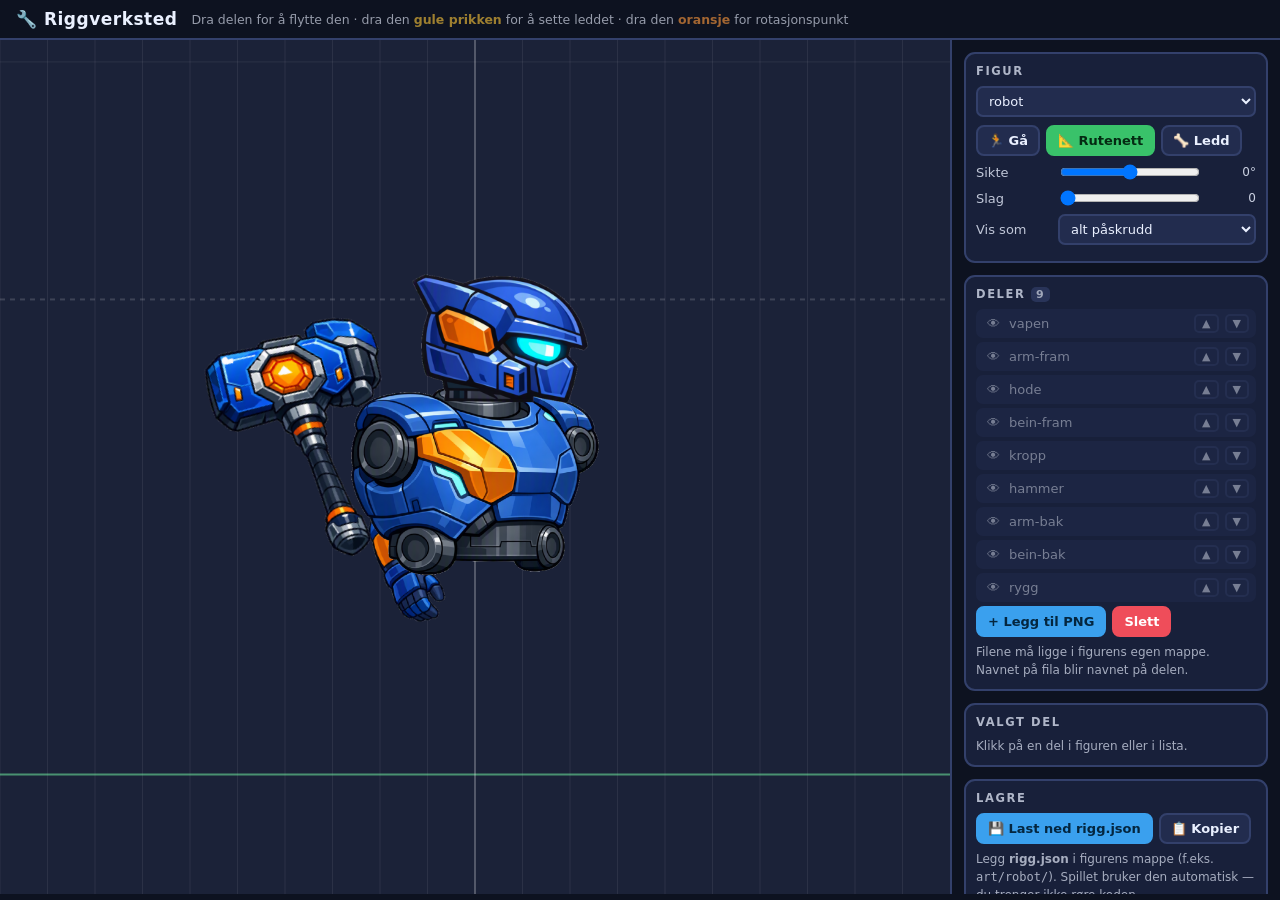
==== verktoy/rigger.html @ 95650a38 "Ta i bruk egne figurer, og et riggverksted for aa sette dem sammen Bildene manglet gjennomsiktighet:" ====
<!DOCTYPE html>
<html lang="nb">
<head>
<meta charset="utf-8">
<meta name="viewport" content="width=device-width, initial-scale=1">
<title>Riggverksted - Robot mot Monstre</title>
<style>
  :root{ --ink:#0d1220; --panel:#18203a; --panel2:#222c4e; --line:#33406b;
         --paper:#eaf0ff; --green:#39c26a; --red:#ef4d5a; --yellow:#f7c33a; --blue:#3aa0ee; }
  *{box-sizing:border-box}
  body{margin:0;background:var(--ink);color:var(--paper);
       font-family:"Verdana","Segoe UI",system-ui,sans-serif;font-size:14px;overflow:hidden}
  header{padding:9px 16px;border-bottom:2px solid var(--line);display:flex;
         align-items:center;gap:14px;flex-wrap:wrap}
  h1{font-size:17px;margin:0;letter-spacing:.5px}
  header .hint{opacity:.62;font-size:12.5px}
  .wrap{display:flex;height:calc(100vh - 46px)}
  .stage{flex:1;position:relative;background:#1b2238;min-width:0}
  canvas{display:block;width:100%;height:100%;cursor:crosshair}
  .side{width:330px;flex:0 0 330px;border-left:2px solid var(--line);
        overflow-y:auto;padding:12px;display:flex;flex-direction:column;gap:12px}
  .card{background:var(--panel);border:2px solid var(--line);border-radius:11px;padding:10px}
  .card h2{margin:0 0 8px;font-size:11.5px;letter-spacing:1.6px;opacity:.72;text-transform:uppercase}
  select,input[type=text],input[type=number]{background:var(--panel2);color:var(--paper);
    border:2px solid var(--line);border-radius:7px;padding:5px 7px;font-family:inherit;font-size:13px;width:100%}
  label{display:flex;align-items:center;gap:8px;margin:6px 0;font-size:13px}
  label span:first-child{flex:0 0 74px;opacity:.8}
  input[type=range]{flex:1;min-width:0}
  .val{flex:0 0 46px;text-align:right;font-variant-numeric:tabular-nums;opacity:.85;font-size:12px}
  button{font-family:inherit;font-weight:bold;font-size:13px;cursor:pointer;
    background:var(--panel2);color:var(--paper);border:2px solid var(--line);
    border-radius:8px;padding:6px 10px}
  button:hover{border-color:#4e5f96}
  button.on{background:var(--green);border-color:var(--green);color:#042a12}
  button.prim{background:var(--blue);border-color:var(--blue);color:#04263f}
  button.warn{background:var(--red);border-color:var(--red);color:#fff}
  .row{display:flex;gap:6px;flex-wrap:wrap}
  .parts{list-style:none;margin:0;padding:0}
  .parts li{display:flex;align-items:center;gap:6px;padding:5px 7px;border-radius:7px;
            background:var(--panel2);margin-bottom:4px;cursor:pointer;font-size:13px}
  .parts li.sel{outline:2px solid var(--yellow)}
  .parts li.miss{opacity:.45}
  .parts li b{flex:1;overflow:hidden;text-overflow:ellipsis;white-space:nowrap;font-weight:normal}
  .parts li .zbtn{padding:1px 6px;font-size:11px;border-radius:5px}
  .eye{width:20px;text-align:center}
  .tip{font-size:12px;line-height:1.5;opacity:.68;margin:6px 0 0}
  .badge{font-size:11px;background:var(--line);border-radius:5px;padding:1px 5px;opacity:.9}
  #drop{position:absolute;inset:0;background:rgba(58,160,238,.25);
        border:4px dashed var(--blue);display:none;align-items:center;justify-content:center;
        font-size:22px;font-weight:bold;pointer-events:none}
  #drop.on{display:flex}
</style>
</head>
<body>
<header>
  <h1>🔧 Riggverksted</h1>
  <span class="hint">Dra delen for å flytte den · dra den <b style="color:#f7c33a">gule prikken</b> for å sette leddet · dra den <b style="color:#ff9a3d">oransje</b> for rotasjonspunkt</span>
</header>

<div class="wrap">
  <div class="stage">
    <canvas id="c"></canvas>
    <div id="drop">Slipp PNG-filer her</div>
  </div>

  <div class="side">
    <div class="card">
      <h2>Figur</h2>
      <select id="fig"></select>
      <div class="row" style="margin-top:8px">
        <button id="bWalk">🏃 Gå</button>
        <button id="bGrid" class="on">📐 Rutenett</button>
        <button id="bBone">🦴 Ledd</button>
      </div>
      <label><span>Sikte</span><input id="aim" type="range" min="-90" max="90" value="0"><span class="val" id="aimV">0°</span></label>
      <label><span>Slag</span><input id="smash" type="range" min="0" max="100" value="0"><span class="val" id="smashV">0</span></label>
      <label><span>Vis som</span><select id="vari"></select></label>
    </div>

    <div class="card">
      <h2>Deler <span class="badge" id="cnt">0</span></h2>
      <ul class="parts" id="list"></ul>
      <div class="row">
        <button id="bAdd" class="prim">+ Legg til PNG</button>
        <button id="bDel" class="warn">Slett</button>
      </div>
      <input id="file" type="file" accept="image/png" multiple hidden>
      <p class="tip">Filene må ligge i figurens egen mappe. Navnet på fila blir navnet på delen.</p>
    </div>

    <div class="card" id="edit">
      <h2>Valgt del</h2>
      <div id="noSel" class="tip">Klikk på en del i figuren eller i lista.</div>
      <div id="ctrls" hidden>
        <label><span>Størrelse</span><input id="pH" type="range" min="2" max="140" value="40"><span class="val" id="pHV">.40</span></label>
        <label><span>Vinkel</span><input id="pRot" type="range" min="-180" max="180" value="0"><span class="val" id="pRotV">0°</span></label>
        <label><span>Speil</span><input id="pFlip" type="checkbox"></label>
        <label><span>Beveger</span><select id="pMove"></select></label>
        <label><span>Krever</span><select id="pReq"></select></label>
        <label><span>Fase</span><input id="pPhase" type="range" min="0" max="360" value="0"><span class="val" id="pPhaseV">0°</span></label>
        <div class="row" style="margin-top:6px">
          <button id="bOm">Sett rotasjonspunkt</button>
          <button id="bOmClr">Nullstill</button>
        </div>
        <p class="tip" id="posInfo"></p>
      </div>
    </div>

    <div class="card">
      <h2>Lagre</h2>
      <div class="row">
        <button id="bSave" class="prim">💾 Last ned rigg.json</button>
        <button id="bCopy">📋 Kopier</button>
      </div>
      <p class="tip">Legg <b>rigg.json</b> i figurens mappe (f.eks. <code>art/robot/</code>).
        Spillet bruker den automatisk — du trenger ikke røre koden.</p>
    </div>
  </div>
</div>

<script type="module">
import { setBase, setBust, tex, placedLayout, paintPart } from '../js/sprites.js';
import { ROBOT_RIG, MONSTER_RIGS } from '../js/rigs.js';
import { UPGRADES } from '../js/content.js';

setBase('../');
setBust(true);

const RIGS = Object.assign({ robot: ROBOT_RIG }, MONSTER_RIGS);
const MOVES = ['ingen', 'gaa', 'sving', 'duv', 'nikk', 'vinge', 'hale', 'sikte', 'slag'];

const c = document.getElementById('c');
const ctx = c.getContext('2d');
const $ = (id) => document.getElementById(id);

const ui = { walk: false, grid: true, bone: false, aim: 0, smash: 0, vari: 'alt' };
let figKey = 'robot';
let rig = null;            // { mappe, plassert, variant, deler:[...] }
let sel = -1;
let t = 0, walkPh = 0;
let drag = null;           // {mode:'move'|'joint'|'om', ...}
let omPick = false;
const blobs = new Map();   // navn -> Image (filer lagt til lokalt)

// ---------------------------------------------------------------
//  Oppsett av menyer
// ---------------------------------------------------------------
Object.keys(RIGS).forEach((k) => {
  const o = document.createElement('option');
  o.value = k; o.textContent = k;
  $('fig').appendChild(o);
});
MOVES.forEach((m) => {
  const o = document.createElement('option'); o.value = m; o.textContent = m;
  $('pMove').appendChild(o);
});
{
  const o = document.createElement('option'); o.value = ''; o.textContent = '(alltid)';
  $('pReq').appendChild(o);
  UPGRADES.forEach((u) => {
    const x = document.createElement('option'); x.value = u.key; x.textContent = u.ico + ' ' + u.name;
    $('pReq').appendChild(x);
  });
  const all = document.createElement('option'); all.value = 'alt'; all.textContent = 'alt påskrudd';
  $('vari').appendChild(all);
  const none = document.createElement('option'); none.value = 'ingen'; none.textContent = 'ingenting kjøpt';
  $('vari').appendChild(none);
}

function variants() {
  const v = {};
  UPGRADES.forEach((u) => (v[u.key] = ui.vari === 'ingen' ? 0 : 3));
  return v;
}

// ---------------------------------------------------------------
//  Laste og lagre rigg
// ---------------------------------------------------------------
async function loadFig(key) {
  figKey = key;
  const base = RIGS[key];
  sel = -1;
  let saved = null;
  try {
    const r = await fetch('../' + base.mappe + '/rigg.json?t=' + Date.now());
    if (r.ok) saved = await r.json();
  } catch (e) { /* ingen lagret rigg */ }

  rig = {
    mappe: base.mappe,
    plassert: true,
    variant: base.variant || {},
    deler: JSON.parse(JSON.stringify((saved && saved.deler) || base.deler || [])),
  };
  // deler fra en gammel felles-lerret-rigg har ikke plassering - gi dem noe
  rig.deler.forEach((p, i) => {
    if (!p.paa) p.paa = [0, -0.5 - i * 0.02];
    if (!p.h) p.h = 0.4;
    if (!p.fest) p.fest = [0.5, 0.5];
    if (p.z == null) p.z = i * 10;
  });
  blobs.clear();
  rebuildList();
}

function serialise() {
  const deler = rig.deler.map((p) => {
    const o = { navn: p.navn, z: p.z, h: +(+p.h).toFixed(3),
      fest: p.fest.map((v) => +(+v).toFixed(3)), paa: p.paa.map((v) => +(+v).toFixed(3)) };
    if (p.beveg && p.beveg !== 'ingen') o.beveg = p.beveg;
    if (p.speil) o.speil = true;
    if (p.vinkel) o.vinkel = +(+p.vinkel).toFixed(3);
    if (p.omkring) o.omkring = p.omkring.map((v) => +(+v).toFixed(3));
    if (p.krever) o.krever = p.krever;
    if (p.fase) o.fase = +(+p.fase).toFixed(3);
    if (p.styrke != null) o.styrke = p.styrke;
    return o;
  });
  return JSON.stringify({ plassert: true, deler }, null, 2);
}

$('bSave').onclick = () => {
  const blob = new Blob([serialise()], { type: 'application/json' });
  const a = document.createElement('a');
  a.href = URL.createObjectURL(blob);
  a.download = 'rigg.json';
  a.click();
  setTimeout(() => URL.revokeObjectURL(a.href), 4000);
};
$('bCopy').onclick = async () => {
  try { await navigator.clipboard.writeText(serialise()); $('bCopy').textContent = '✓ Kopiert'; }
  catch (e) { $('bCopy').textContent = 'Kunne ikke kopiere'; }
  setTimeout(() => ($('bCopy').textContent = '📋 Kopier'), 1500);
};

// ---------------------------------------------------------------
//  Deleliste
// ---------------------------------------------------------------
function rebuildList() {
  const ul = $('list');
  ul.innerHTML = '';
  const order = rig.deler.map((p, i) => i).sort((a, b) => (rig.deler[b].z || 0) - (rig.deler[a].z || 0));
  order.forEach((i) => {
    const p = rig.deler[i];
    const li = document.createElement('li');
    if (i === sel) li.className = 'sel';
    const has = !!(blobs.get(p.navn) || tex(rig.mappe + '/' + p.navn + '.png'));
    if (!has) li.classList.add('miss');
    li.innerHTML = '<span class="eye">' + (p.av ? '🚫' : '👁') + '</span><b>' + p.navn + '</b>' +
      '<button class="zbtn" data-up="' + i + '">▲</button><button class="zbtn" data-dn="' + i + '">▼</button>';
    li.onclick = (e) => {
      if (e.target.dataset.up != null) { bump(+e.target.dataset.up, 1); return; }
      if (e.target.dataset.dn != null) { bump(+e.target.dataset.dn, -1); return; }
      if (e.target.classList.contains('eye')) { p.av = !p.av; rebuildList(); return; }
      select(i);
    };
    ul.appendChild(li);
  });
  $('cnt').textContent = rig.deler.length;
  syncCtrls();
}

function bump(i, dir) {
  const zs = rig.deler.map((p) => p.z || 0).sort((a, b) => a - b);
  const cur = rig.deler[i].z || 0;
  const next = dir > 0 ? zs.find((z) => z > cur) : [...zs].reverse().find((z) => z < cur);
  if (next == null) { rig.deler[i].z = cur + dir * 10; } else {
    const other = rig.deler.find((p) => (p.z || 0) === next);
    rig.deler[i].z = next; if (other) other.z = cur;
  }
  rebuildList();
}

function select(i) { sel = i; rebuildList(); }

// ---------------------------------------------------------------
//  Kontroller for valgt del
// ---------------------------------------------------------------
function syncCtrls() {
  const p = rig.deler[sel];
  $('ctrls').hidden = !p;
  $('noSel').hidden = !!p;
  if (!p) return;
  $('pH').value = Math.round((p.h || 0.4) * 100);
  $('pHV').textContent = (+p.h).toFixed(2);
  $('pRot').value = Math.round((p.vinkel || 0) * 180 / Math.PI);
  $('pRotV').textContent = $('pRot').value + '°';
  $('pFlip').checked = !!p.speil;
  $('pMove').value = p.beveg || 'ingen';
  $('pReq').value = p.krever || '';
  $('pPhase').value = Math.round(((p.fase || 0) * 180 / Math.PI + 360) % 360);
  $('pPhaseV').textContent = $('pPhase').value + '°';
  $('posInfo').textContent =
    'ledd i bildet ' + p.fest.map((v) => v.toFixed(2)).join(', ') +
    '  ·  festet på ' + p.paa.map((v) => v.toFixed(2)).join(', ') +
    (p.omkring ? '  ·  roterer om ' + p.omkring.map((v) => v.toFixed(2)).join(', ') : '');
}

$('pH').oninput = (e) => { rig.deler[sel].h = +e.target.value / 100; $('pHV').textContent = (+e.target.value / 100).toFixed(2); };
$('pRot').oninput = (e) => { rig.deler[sel].vinkel = +e.target.value * Math.PI / 180; $('pRotV').textContent = e.target.value + '°'; };
$('pFlip').onchange = (e) => { rig.deler[sel].speil = e.target.checked; };
$('pMove').onchange = (e) => { rig.deler[sel].beveg = e.target.value; };
$('pReq').onchange = (e) => { rig.deler[sel].krever = e.target.value || undefined; };
$('pPhase').oninput = (e) => { rig.deler[sel].fase = +e.target.value * Math.PI / 180; $('pPhaseV').textContent = e.target.value + '°'; };
$('bOm').onclick = () => { omPick = true; $('bOm').classList.add('on'); };
$('bOmClr').onclick = () => { if (rig.deler[sel]) rig.deler[sel].omkring = undefined; syncCtrls(); };
$('bDel').onclick = () => { if (sel >= 0) { rig.deler.splice(sel, 1); sel = -1; rebuildList(); } };

const toggle = (id, key) => { $(id).onclick = () => { ui[key] = !ui[key]; $(id).classList.toggle('on', ui[key]); }; };
toggle('bWalk', 'walk'); toggle('bGrid', 'grid'); toggle('bBone', 'bone');
$('aim').oninput = (e) => { ui.aim = +e.target.value * Math.PI / 180; $('aimV').textContent = e.target.value + '°'; };
$('smash').oninput = (e) => { ui.smash = +e.target.value / 100; $('smashV').textContent = e.target.value; };
$('vari').onchange = (e) => { ui.vari = e.target.value; };
$('fig').onchange = (e) => loadFig(e.target.value);

// ---------------------------------------------------------------
//  Legge til PNG
// ---------------------------------------------------------------
$('bAdd').onclick = () => $('file').click();
$('file').onchange = (e) => addFiles(e.target.files);

const stage = document.querySelector('.stage');
['dragenter', 'dragover'].forEach((ev) => stage.addEventListener(ev, (e) => {
  e.preventDefault(); $('drop').classList.add('on');
}));
['dragleave', 'drop'].forEach((ev) => stage.addEventListener(ev, (e) => {
  e.preventDefault(); $('drop').classList.remove('on');
}));
stage.addEventListener('drop', (e) => addFiles(e.dataTransfer.files));

function addFiles(files) {
  [...files].forEach((f) => {
    const navn = f.name.replace(/\.png$/i, '');
    const img = new Image();
    img.onload = () => {
      blobs.set(navn, img);
      if (!rig.deler.some((p) => p.navn === navn)) {
        const maxZ = Math.max(0, ...rig.deler.map((p) => p.z || 0));
        rig.deler.push({ navn, z: maxZ + 10, h: 0.35, fest: [0.5, 0.5], paa: [0, -0.5], beveg: 'ingen' });
      }
      sel = rig.deler.findIndex((p) => p.navn === navn);
      rebuildList();
    };
    img.src = URL.createObjectURL(f);
  });
}

// ---------------------------------------------------------------
//  Tegning
// ---------------------------------------------------------------
function state() {
  return {
    x: 0, y: 0, h: view.H, facing: 1, walk: walkPh, move: ui.walk ? 1 : 0,
    t, seed: 1, aim: ui.aim, recoil: 0, smash: ui.smash, variants: variants(),
  };
}

const view = { H: 420, ox: 0, oy: 0 };

function layout() {
  // gi delene bildene som er lagt inn lokalt
  rig.deler.forEach((p) => { p.bilde = blobs.get(p.navn) || undefined; });
  return placedLayout(rig, state());
}

function draw() {
  const dpr = Math.min(devicePixelRatio || 1, 2);
  const w = c.clientWidth, h = c.clientHeight;
  if (c.width !== Math.round(w * dpr)) { c.width = Math.round(w * dpr); c.height = Math.round(h * dpr); }
  ctx.setTransform(dpr, 0, 0, dpr, 0, 0);
  ctx.clearRect(0, 0, w, h);

  view.H = Math.min(h * 0.72, w * 0.5);
  view.ox = w / 2;
  view.oy = h * 0.86;

  // bakgrunn
  ctx.fillStyle = '#1b2238'; ctx.fillRect(0, 0, w, h);
  if (ui.grid) {
    ctx.strokeStyle = 'rgba(255,255,255,.07)'; ctx.lineWidth = 1;
    const step = view.H / 10;
    for (let x = view.ox % step; x < w; x += step) { ctx.beginPath(); ctx.moveTo(x, 0); ctx.lineTo(x, h); ctx.stroke(); }
    for (let y = view.oy % step; y > 0; y -= step) { ctx.beginPath(); ctx.moveTo(0, y); ctx.lineTo(w, y); ctx.stroke(); }
  }
  // bakke og midtlinje
  ctx.strokeStyle = 'rgba(120,255,170,.5)'; ctx.lineWidth = 2;
  ctx.beginPath(); ctx.moveTo(0, view.oy); ctx.lineTo(w, view.oy); ctx.stroke();
  ctx.strokeStyle = 'rgba(255,255,255,.22)';
  ctx.beginPath(); ctx.moveTo(view.ox, 0); ctx.lineTo(view.ox, h); ctx.stroke();
  // hoydemerke
  ctx.strokeStyle = 'rgba(255,255,255,.15)'; ctx.setLineDash([5, 5]);
  ctx.beginPath(); ctx.moveTo(0, view.oy - view.H); ctx.lineTo(w, view.oy - view.H); ctx.stroke();
  ctx.setLineDash([]);

  const L = layout();
  ctx.save();
  ctx.translate(view.ox, view.oy);
  for (const item of L) paintPart(ctx, item);
  ctx.restore();

  // handtak
  ctx.save();
  ctx.translate(view.ox, view.oy);
  L.forEach((item) => {
    const i = rig.deler.indexOf(item.p);
    const on = i === sel;
    if (ui.bone || on) {
      ctx.beginPath(); ctx.arc(item.ax, item.ay, on ? 9 : 5, 0, Math.PI * 2);
      ctx.fillStyle = on ? '#f7c33a' : 'rgba(247,195,58,.5)';
      ctx.fill();
      ctx.lineWidth = 2; ctx.strokeStyle = '#141a2e'; ctx.stroke();
    }
    if (on) {
      // ramme rundt valgt del
      ctx.save();
      ctx.translate(item.dx, item.dy);
      if (item.rot) { ctx.translate(item.rx, item.ry); ctx.rotate(item.rot); ctx.translate(-item.rx, -item.ry); }
      ctx.translate(item.ax, item.ay);
      if (item.p.speil) ctx.scale(-1, 1);
      ctx.strokeStyle = 'rgba(247,195,58,.85)'; ctx.lineWidth = 2; ctx.setLineDash([6, 4]);
      ctx.strokeRect(-item.jx * item.pw, -item.jy * item.ph, item.pw, item.ph);
      ctx.setLineDash([]);
      ctx.restore();
      if (item.p.omkring) {
        ctx.beginPath(); ctx.arc(item.rx, item.ry, 8, 0, Math.PI * 2);
        ctx.fillStyle = '#ff9a3d'; ctx.fill();
        ctx.lineWidth = 2; ctx.strokeStyle = '#141a2e'; ctx.stroke();
      }
    }
  });
  ctx.restore();

  if (omPick) {
    ctx.fillStyle = '#ff9a3d'; ctx.font = 'bold 15px Verdana'; ctx.textAlign = 'center';
    ctx.fillText('Klikk der delen skal rotere om', w / 2, 30);
  }
}

// ---------------------------------------------------------------
//  Mus
// ---------------------------------------------------------------
const toFig = (e) => {
  const r = c.getBoundingClientRect();
  return { x: (e.clientX - r.left - view.ox) / view.H, y: (e.clientY - r.top - view.oy) / view.H };
};

c.addEventListener('pointerdown', (e) => {
  const f = toFig(e);
  const L = layout();
  if (omPick && sel >= 0) {
    rig.deler[sel].omkring = [f.x, f.y];
    omPick = false; $('bOm').classList.remove('on'); syncCtrls();
    return;
  }
  // handtak foerst
  const cur = L.find((it) => rig.deler.indexOf(it.p) === sel);
  if (cur) {
    const d = Math.hypot(f.x * view.H - cur.ax, f.y * view.H - cur.ay);
    if (d < 13) { drag = { mode: 'joint', i: sel }; c.setPointerCapture(e.pointerId); return; }
    if (cur.p.omkring) {
      const d2 = Math.hypot(f.x * view.H - cur.rx, f.y * view.H - cur.ry);
      if (d2 < 13) { drag = { mode: 'om', i: sel }; c.setPointerCapture(e.pointerId); return; }
    }
  }
  // ellers: finn delen under musa (oeverste foerst)
  for (let k = L.length - 1; k >= 0; k--) {
    if (hit(L[k], f)) {
      const i = rig.deler.indexOf(L[k].p);
      select(i);
      drag = { mode: 'move', i, gx: f.x - L[k].p.paa[0], gy: f.y - L[k].p.paa[1] };
      c.setPointerCapture(e.pointerId);
      return;
    }
  }
  select(-1);
});

c.addEventListener('pointermove', (e) => {
  if (!drag) return;
  const f = toFig(e);
  const p = rig.deler[drag.i];
  if (!p) return;
  if (drag.mode === 'move') {
    p.paa = [+(f.x - drag.gx).toFixed(4), +(f.y - drag.gy).toFixed(4)];
  } else if (drag.mode === 'om') {
    p.omkring = [+f.x.toFixed(4), +f.y.toFixed(4)];
  } else {
    // sett ledd: bildet blir staaende, leddet flytter seg inni det
    const it = layout().find((x) => x.p === p);
    if (!it) return;
    const dx = f.x * view.H - it.ax, dy = f.y * view.H - it.ay;
    const sx = p.speil ? -1 : 1;
    p.fest = [
      +Math.max(-1, Math.min(2, it.jx + (dx * sx) / it.pw)).toFixed(4),
      +Math.max(-1, Math.min(2, it.jy + dy / it.ph)).toFixed(4),
    ];
    p.paa = [+f.x.toFixed(4), +f.y.toFixed(4)];
  }
  syncCtrls();
});

const stop = (e) => { drag = null; };
c.addEventListener('pointerup', stop);
c.addEventListener('pointercancel', stop);

/** Traff musa en ugjennomsiktig piksel i delen? */
const hitCan = document.createElement('canvas');
const hitCtx = hitCan.getContext('2d', { willReadFrequently: true });
function hit(item, f) {
  const px = f.x * view.H, py = f.y * view.H;
  hitCan.width = 1; hitCan.height = 1;
  hitCtx.save();
  hitCtx.translate(-px, -py);
  paintPart(hitCtx, item);
  hitCtx.restore();
  return hitCtx.getImageData(0, 0, 1, 1).data[3] > 12;
}

// ---------------------------------------------------------------
let last = performance.now();
function loop(now) {
  const dt = Math.min((now - last) / 1000, 0.05);
  last = now;
  t += dt;
  if (ui.walk) walkPh += dt * 7;
  if (rig) draw();
  requestAnimationFrame(loop);
}
await loadFig('robot');
requestAnimationFrame(loop);
</script>
</body>
</html>
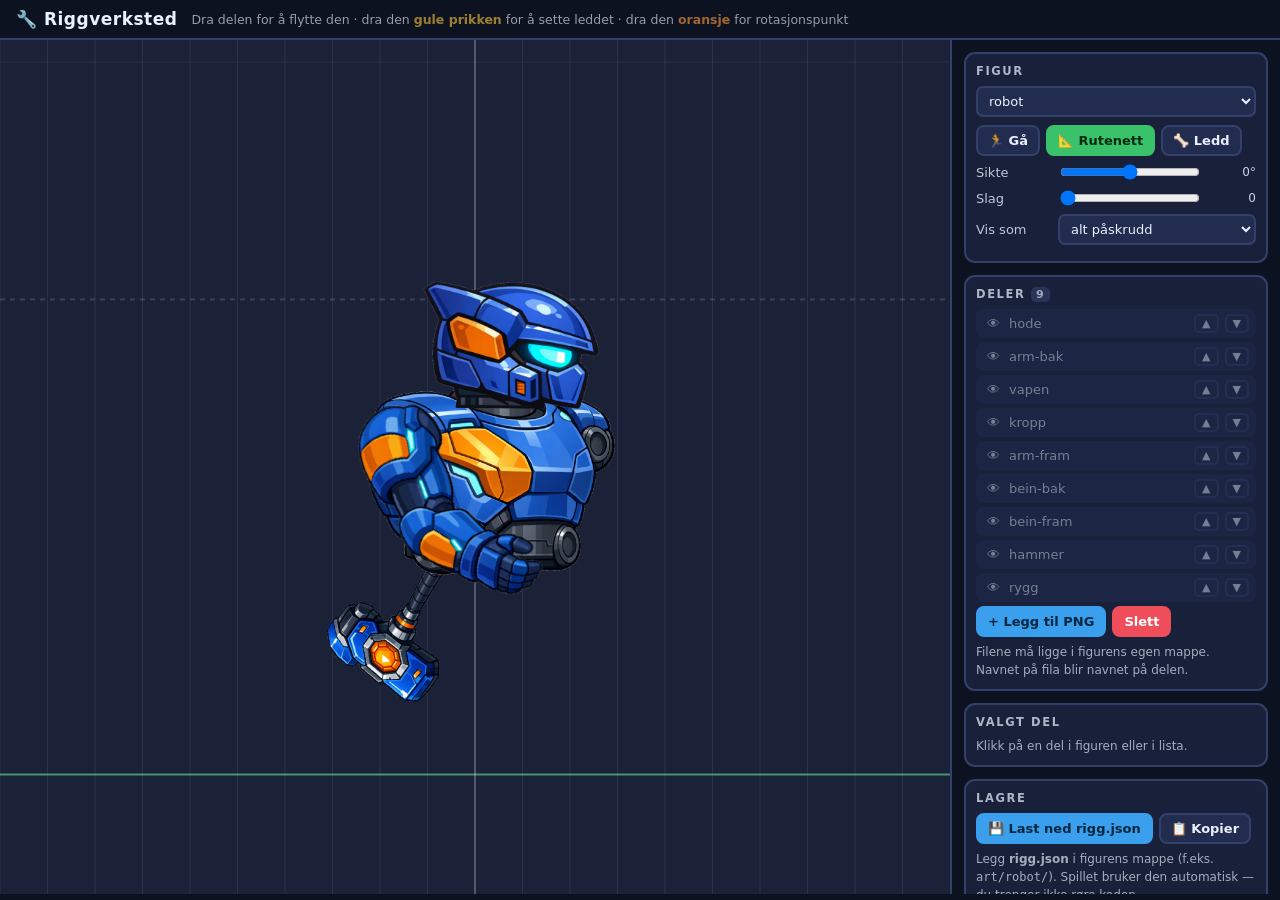
==== commit 17990654: "Ildoegla inn, og gjoer det synlig naar bakgrunnen ikke er fjernet Ildoegla laa riktig plassert, men " ====
--- a/verktoy/rigger.html
+++ b/verktoy/rigger.html
@@ -49,6 +49,12 @@
         border:4px dashed var(--blue);display:none;align-items:center;justify-content:center;
         font-size:22px;font-weight:bold;pointer-events:none}
   #drop.on{display:flex}
+  #warn{position:absolute;left:12px;right:12px;top:12px;background:#4a2a12;
+        border:3px solid var(--yellow);border-radius:11px;padding:9px 13px;
+        font-size:13px;line-height:1.5;display:none}
+  #warn.on{display:block}
+  #warn b{color:var(--yellow)}
+  #warn code{background:rgba(0,0,0,.35);padding:1px 5px;border-radius:4px}
 </style>
 </head>
 <body>
@@ -60,6 +66,7 @@
 <div class="wrap">
   <div class="stage">
     <canvas id="c"></canvas>
+    <div id="warn"></div>
     <div id="drop">Slipp PNG-filer her</div>
   </div>
 
@@ -361,6 +368,38 @@
   // gi delene bildene som er lagt inn lokalt
   rig.deler.forEach((p) => { p.bilde = blobs.get(p.navn) || undefined; });
   return placedLayout(rig, state());
+}
+
+// --- Advarsel hvis bildene fortsatt har bakgrunn -------------------
+// Er alle fire hjoerner ugjennomsiktige, er bakgrunnen brent inn i bildet.
+const probe = document.createElement('canvas');
+probe.width = probe.height = 3;
+const pctx = probe.getContext('2d', { willReadFrequently: true });
+const sjekket = new Map();
+function harBakgrunn(img) {
+  const key = img.src || img;
+  if (sjekket.has(key)) return sjekket.get(key);
+  let svar = false;
+  try {
+    pctx.clearRect(0, 0, 3, 3);
+    pctx.drawImage(img, 0, 0, 3, 3);
+    const d = pctx.getImageData(0, 0, 3, 3).data;
+    const hjorner = [0, 2, 6, 8].map((i) => d[i * 4 + 3]);
+    svar = hjorner.every((a) => a > 200);
+  } catch (e) { svar = false; }
+  sjekket.set(key, svar);
+  return svar;
+}
+
+function sjekkBakgrunn(L) {
+  const daarlige = L.filter((it) => harBakgrunn(it.img)).map((it) => it.p.navn);
+  const w = $('warn');
+  w.classList.toggle('on', daarlige.length > 0);
+  if (daarlige.length) {
+    w.innerHTML = '<b>⚠️ Bakgrunnen ligger fortsatt i bildet</b> på: ' +
+      daarlige.join(', ') + '.<br>Start serveren på nytt (<code>node serve.js</code>) — ' +
+      'den rydder bildene automatisk. Eller kjør <code>node verktoy/fiks-figurer.js art</code>.';
+  }
 }
 
 function draw() {
@@ -434,6 +473,7 @@
     ctx.fillStyle = '#ff9a3d'; ctx.font = 'bold 15px Verdana'; ctx.textAlign = 'center';
     ctx.fillText('Klikk der delen skal rotere om', w / 2, 30);
   }
+  sjekkBakgrunn(L);
 }
 
 // ---------------------------------------------------------------
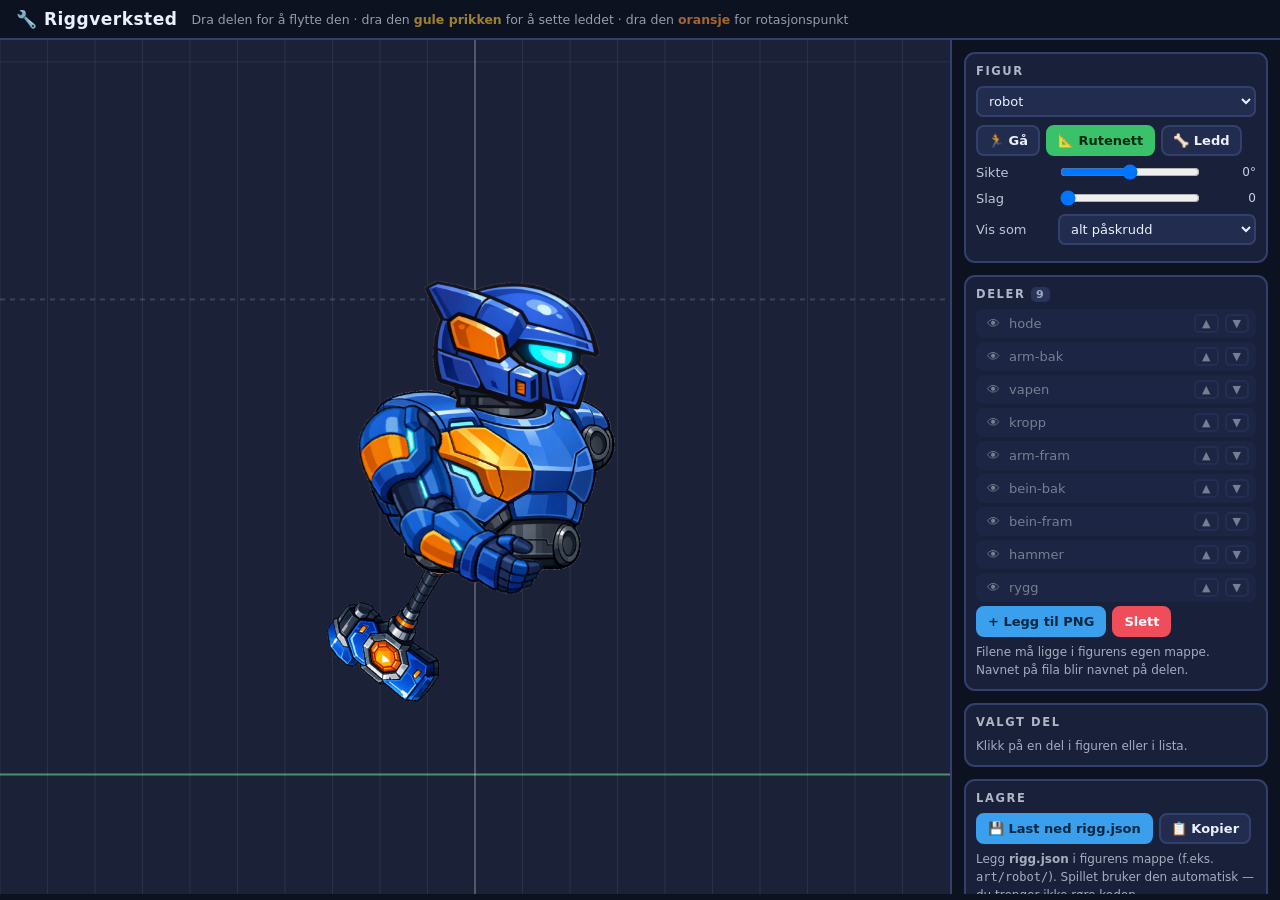
==== commit 5c2e01b1: "Verktoey for loese kroppsdeler, og riktig lagring i riggverkstedet - lag-startrigg.js lager en rigg." ====
--- a/verktoy/rigger.html
+++ b/verktoy/rigger.html
@@ -219,7 +219,10 @@
     if (p.vinkel) o.vinkel = +(+p.vinkel).toFixed(3);
     if (p.omkring) o.omkring = p.omkring.map((v) => +(+v).toFixed(3));
     if (p.krever) o.krever = p.krever;
-    if (p.fase) o.fase = +(+p.fase).toFixed(3);
+    // fase 0 er et ekte valg (armen i motfase til den bakre), og fart styrer
+    // vingetakten - begge maa lagres, ellers faller spillet tilbake paa standard.
+    if (p.fase != null) o.fase = +(+p.fase).toFixed(3);
+    if (p.fart != null) o.fart = p.fart;
     if (p.styrke != null) o.styrke = p.styrke;
     return o;
   });
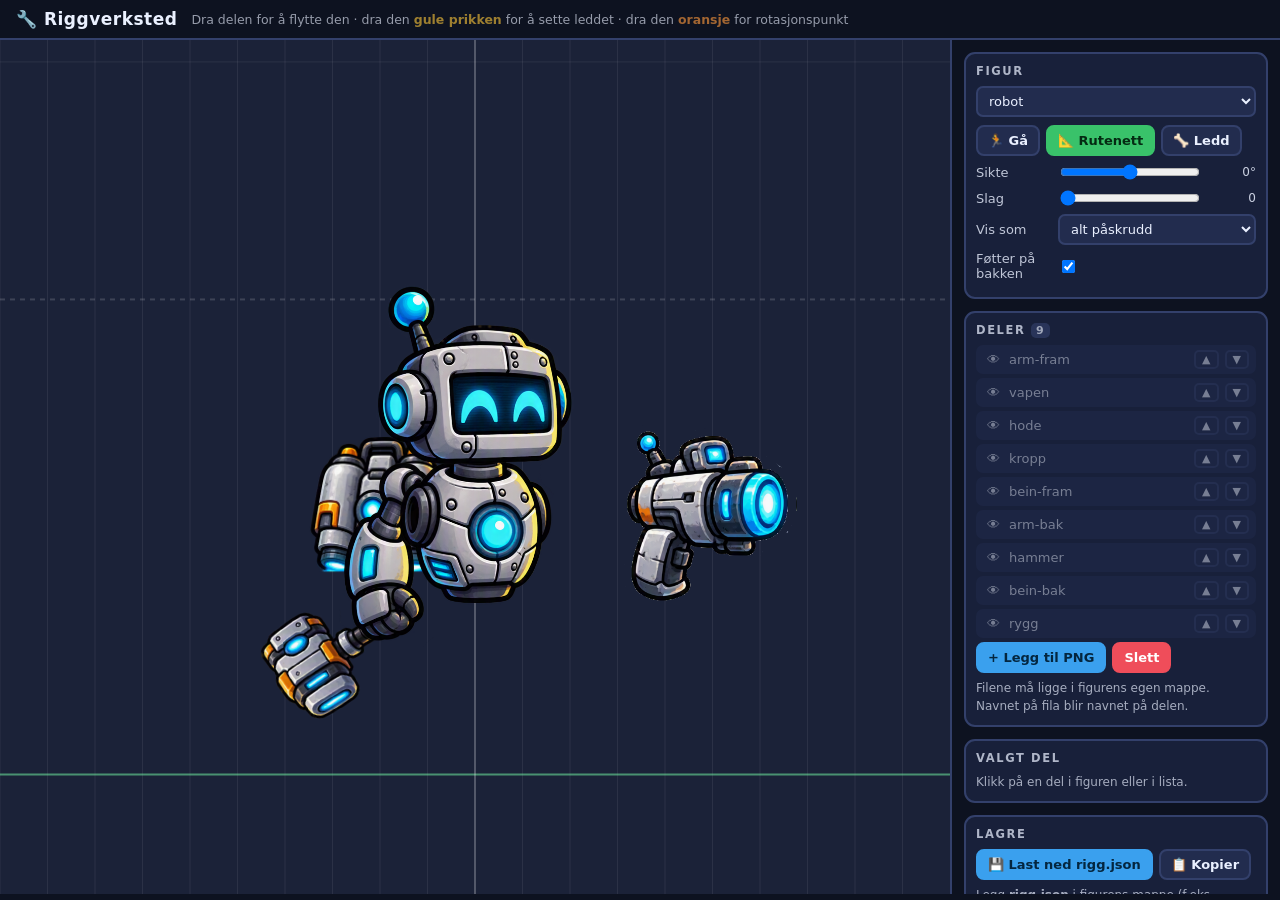
==== commit a6f607be: "Ny robot, egne bakgrunner, effekter, bildefont og knapper Spillet: - Kameraet er zoomet inn, saa fig" ====
--- a/verktoy/rigger.html
+++ b/verktoy/rigger.html
@@ -82,6 +82,7 @@
       <label><span>Sikte</span><input id="aim" type="range" min="-90" max="90" value="0"><span class="val" id="aimV">0°</span></label>
       <label><span>Slag</span><input id="smash" type="range" min="0" max="100" value="0"><span class="val" id="smashV">0</span></label>
       <label><span>Vis som</span><select id="vari"></select></label>
+      <label title="Spillet setter figurens laveste punkt akkurat på bakken. Slå av hvis du vil styre høyden selv."><span>Føtter på bakken</span><input id="fot" type="checkbox" checked></label>
     </div>
 
     <div class="card">
@@ -126,7 +127,7 @@
 </div>
 
 <script type="module">
-import { setBase, setBust, tex, placedLayout, paintPart } from '../js/sprites.js';
+import { setBase, setBust, tex, placedLayout, paintPart, laveste } from '../js/sprites.js';
 import { ROBOT_RIG, MONSTER_RIGS } from '../js/rigs.js';
 import { UPGRADES } from '../js/content.js';
 
@@ -196,6 +197,7 @@
   rig = {
     mappe: base.mappe,
     plassert: true,
+    fotJustering: !(saved && saved.fotJustering === false),
     variant: base.variant || {},
     deler: JSON.parse(JSON.stringify((saved && saved.deler) || base.deler || [])),
   };
@@ -207,6 +209,7 @@
     if (p.z == null) p.z = i * 10;
   });
   blobs.clear();
+  $('fot').checked = rig.fotJustering !== false;
   rebuildList();
 }
 
@@ -226,7 +229,9 @@
     if (p.styrke != null) o.styrke = p.styrke;
     return o;
   });
-  return JSON.stringify({ plassert: true, deler }, null, 2);
+  // fotJustering skrives bare naar den er slaatt av - paa er standard i spillet
+  const ut = rig.fotJustering === false ? { plassert: true, fotJustering: false, deler } : { plassert: true, deler };
+  return JSON.stringify(ut, null, 2);
 }
 
 $('bSave').onclick = () => {
@@ -322,6 +327,7 @@
 $('smash').oninput = (e) => { ui.smash = +e.target.value / 100; $('smashV').textContent = e.target.value; };
 $('vari').onchange = (e) => { ui.vari = e.target.value; };
 $('fig').onchange = (e) => loadFig(e.target.value);
+$('fot').onchange = (e) => { rig.fotJustering = e.target.checked; };
 
 // ---------------------------------------------------------------
 //  Legge til PNG
@@ -439,6 +445,21 @@
   ctx.translate(view.ox, view.oy);
   for (const item of L) paintPart(ctx, item);
   ctx.restore();
+
+  // "Foetter paa bakken": spillet flytter figuren saa det laveste punktet staar paa
+  // bakken. Den stiplede streken viser hvor det punktet er naa - ligger den under
+  // eller over den groenne bakkestreken, flyttes figuren dit i spillet.
+  if (rig.fotJustering !== false) {
+    const lav = laveste(rig, Object.assign({}, state(), { h: 1 }));
+    if (lav !== null && Math.abs(lav) > 0.002) {
+      const y = view.oy + lav * view.H;
+      ctx.strokeStyle = 'rgba(255,190,90,.8)'; ctx.setLineDash([8, 6]); ctx.lineWidth = 2;
+      ctx.beginPath(); ctx.moveTo(0, y); ctx.lineTo(w, y); ctx.stroke();
+      ctx.setLineDash([]);
+      ctx.fillStyle = 'rgba(255,190,90,.9)'; ctx.font = '12px sans-serif';
+      ctx.fillText('laveste punkt: spillet flytter figuren saa dette havner paa bakken', 8, y - 5);
+    }
+  }
 
   // handtak
   ctx.save();
